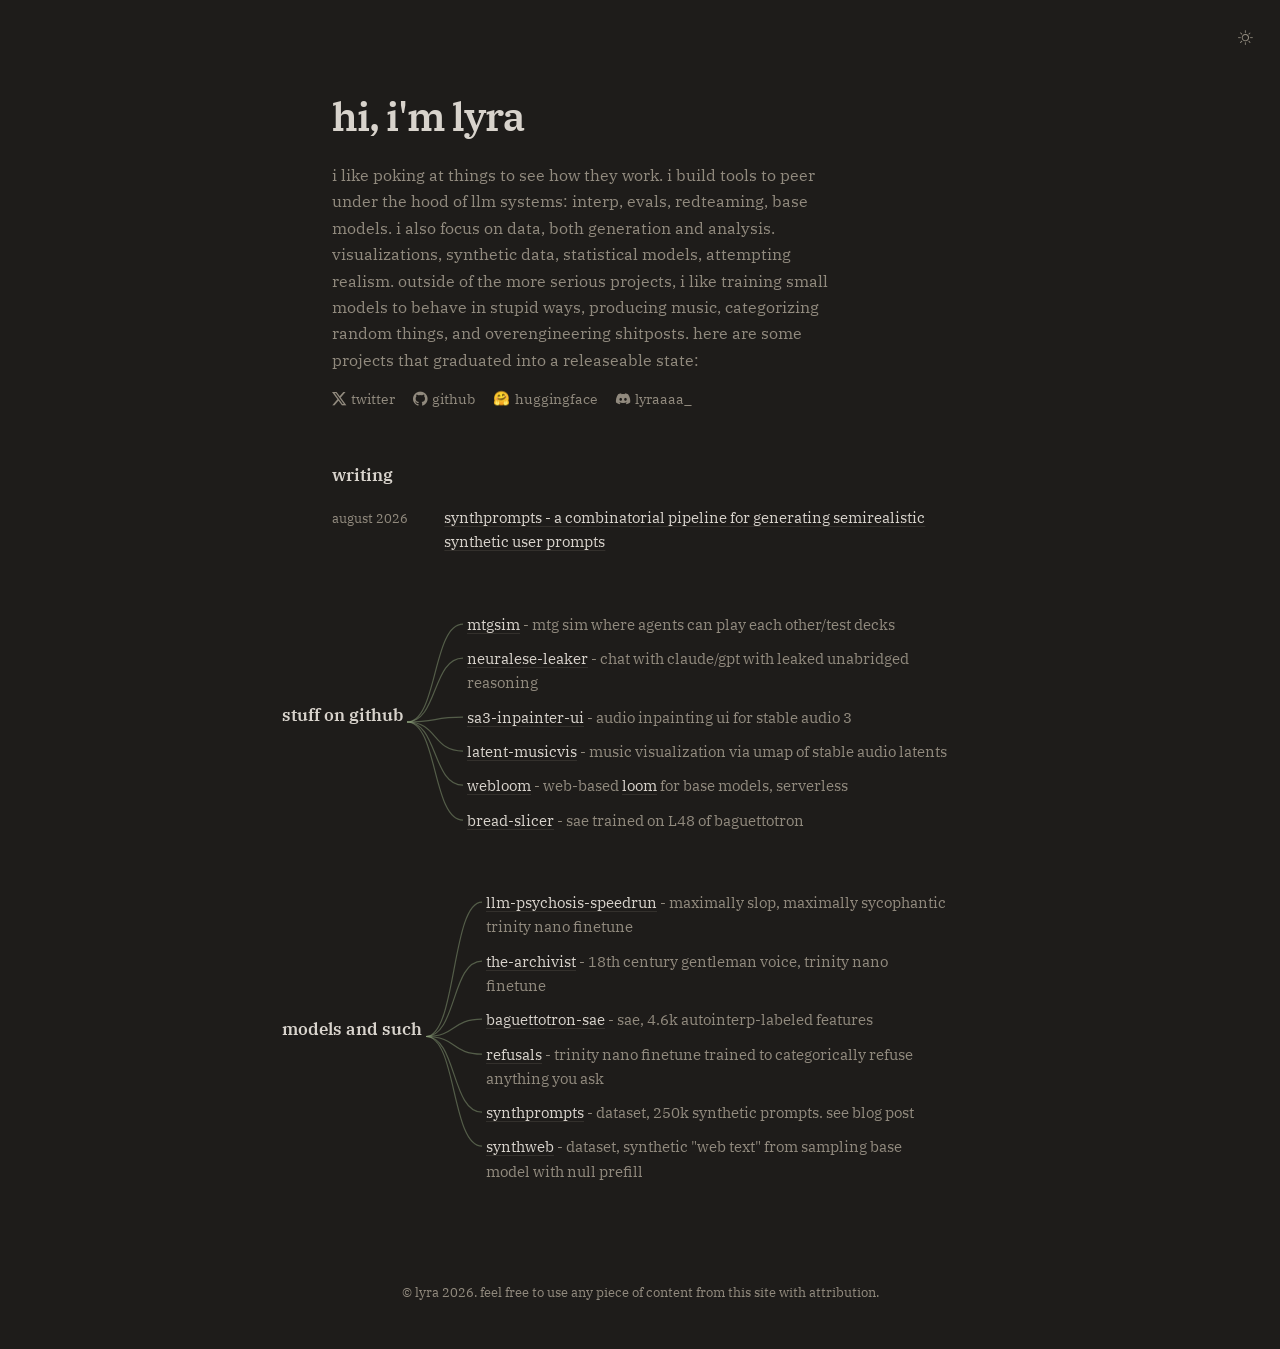
==== index.html @ 7fa39a7b "clean urls: /blog/<slug>/ folders with self-locating post template, blog.html redirects legacy links" ====
<!DOCTYPE html>
<html lang="en">
<head>
    <meta charset="UTF-8">
    <meta name="viewport" content="width=device-width, initial-scale=1.0">
    <title>lyra</title>
    <meta name="description" content="i like poking at things to see how they work. interp, evals, redteaming, base models, synthetic data, style finetunes, music, high effort shitposts.">
    <link rel="icon" href="data:image/svg+xml,<svg xmlns='http://www.w3.org/2000/svg' viewBox='0 0 16 16'><circle cx='8' cy='8' r='6' fill='%238a9e78'/></svg>">
    <link rel="preconnect" href="https://fonts.googleapis.com">
    <link rel="preconnect" href="https://fonts.gstatic.com" crossorigin>
    <link href="https://fonts.googleapis.com/css2?family=IBM+Plex+Serif:ital,wght@0,400;0,500;0,600;1,400&display=swap" rel="stylesheet">
    <link rel="stylesheet" href="https://cdn.jsdelivr.net/npm/bootstrap-icons@1.13.1/font/bootstrap-icons.min.css">
    <link rel="stylesheet" href="style.css">
    <script>
    if (localStorage.getItem('theme') !== 'light') document.documentElement.classList.add('dark');
    </script>
</head>
<body>
    <button class="theme-toggle" id="theme-toggle"><i class="bi bi-moon"></i></button>
    <main class="page">
        <header class="bio">
            <h1>hi, i'm lyra</h1>
            <p>i like poking at things to see how they work. i build tools to peer under the hood of llm systems: interp, evals, redteaming, base models. i also focus on data, both generation and analysis. visualizations, synthetic data, statistical models, attempting realism. outside of the more serious projects, i like training small models to behave in stupid ways, producing music, categorizing random things, and overengineering shitposts. here are some projects that graduated into a releaseable state:</p>
            <nav class="links">
                <a target="_blank" rel="noopener" href="https://x.com/_lyraaaa_"><i class="bi bi-twitter-x"></i> twitter</a>
                <a target="_blank" rel="noopener" href="https://github.com/lyramakesmusic"><i class="bi bi-github"></i> github</a>
                <a target="_blank" rel="noopener" href="https://huggingface.co/lyraaaa"><span class="hf">🤗</span> huggingface</a>
                <button class="discord-copy" id="discord-copy" title="click to copy"><i class="bi bi-discord"></i> <span id="discord-handle">lyraaaa_</span></button>
            </nav>
        </header>

        <section class="writing" id="writing" hidden>
            <h2>writing</h2>
            <ul class="index-list" id="post-list"></ul>
        </section>

        <section class="projects loom">
            <h2>stuff on github</h2>
            <svg class="loom-lines" aria-hidden="true"></svg>
            <ul class="index-list">
                <li><a target="_blank" rel="noopener" href="https://github.com/lyramakesmusic/mtgsim_for_agents">mtgsim</a><span class="desc"> - mtg sim where agents can play each other/test decks</span></li>
                <li><a target="_blank" rel="noopener" href="https://github.com/lyramakesmusic/neuralese-leaker">neuralese-leaker</a><span class="desc"> - chat with claude/gpt with leaked unabridged reasoning</span></li>
                <li><a target="_blank" rel="noopener" href="https://github.com/lyramakesmusic/sa3-inpainter-ui">sa3-inpainter-ui</a><span class="desc"> - audio inpainting ui for stable audio 3</span></li>
                <li><a target="_blank" rel="noopener" href="https://github.com/lyramakesmusic/latent-musicvis">latent-musicvis</a><span class="desc"> - music visualization via umap of stable audio latents</span></li>
                <li><a target="_blank" rel="noopener" href="https://github.com/lyramakesmusic/webloom">webloom</a><span class="desc"> - web-based <a target="_blank" rel="noopener" href="https://web-loom.org">loom</a> for base models, serverless</span></li>
                <li><a target="_blank" rel="noopener" href="https://github.com/lyramakesmusic/bread-slicer">bread-slicer</a><span class="desc"> - sae trained on L48 of baguettotron</span></li>
            </ul>
        </section>

        <section class="projects loom">
            <h2>models and such</h2>
            <svg class="loom-lines" aria-hidden="true"></svg>
            <ul class="index-list">
                <li><a target="_blank" rel="noopener" href="https://huggingface.co/lyraaaa/llm-psychosis-speedrun-Q8_0-GGUF">llm-psychosis-speedrun</a><span class="desc"> - maximally slop, maximally sycophantic trinity nano finetune</span></li>
                <li><a target="_blank" rel="noopener" href="https://huggingface.co/lyraaaa/the-archivist-Q8_0-GGUF">the-archivist</a><span class="desc"> - 18th century gentleman voice, trinity nano finetune</span></li>
                <li><a target="_blank" rel="noopener" href="https://huggingface.co/lyraaaa/baguettotron-SAE-L48-8x-k16-774m">baguettotron-sae</a><span class="desc"> - sae, 4.6k autointerp-labeled features</span></li>
                <li><a target="_blank" rel="noopener" href="https://huggingface.co/lyraaaa/refusals_q8_0_GGUF">refusals</a><span class="desc"> - trinity nano finetune trained to categorically refuse anything you ask</span></li>
                <li><a target="_blank" rel="noopener" href="https://huggingface.co/lyraaaa/synthprompts_v2_250k">synthprompts</a><span class="desc"> - dataset, 250k synthetic prompts. see blog post</span></li>
                <li><a target="_blank" rel="noopener" href="https://huggingface.co/lyraaaa/synthweb-50m">synthweb</a><span class="desc"> - dataset, synthetic "web text" from sampling base model with null prefill</span></li>
            </ul>
        </section>
    </main>

    <footer class="footer">
        <span>&copy; lyra 2026. feel free to use any piece of content from this site with attribution.</span>
    </footer>

    <script>
    // theme toggle
    (function () {
        const btn = document.getElementById('theme-toggle');
        function apply(dark) {
            document.documentElement.classList.toggle('dark', dark);
            btn.innerHTML = dark ? '<i class="bi bi-sun"></i>' : '<i class="bi bi-moon"></i>';
            localStorage.setItem('theme', dark ? 'dark' : 'light');
        }
        apply(document.documentElement.classList.contains('dark'));
        btn.addEventListener('click', function () {
            apply(!document.documentElement.classList.contains('dark'));
        });
    })();

    // discord handle: click to copy
    (function () {
        const btn = document.getElementById('discord-copy');
        const handle = document.getElementById('discord-handle');
        btn.addEventListener('click', function () {
            navigator.clipboard.writeText('lyraaaa_').then(function () {
                handle.textContent = 'copied';
                setTimeout(function () { handle.textContent = 'lyraaaa_'; }, 1200);
            });
        });
    })();

    // draw loom branches from each section h2 to its list items
    function drawLooms() {
        document.querySelectorAll('.loom').forEach(function (sec) {
            var svg = sec.querySelector('.loom-lines');
            var ul = sec.querySelector('.index-list');
            if (!svg || !ul) return;
            if (getComputedStyle(svg).display === 'none') return;
            var w = 56, h = ul.offsetHeight;
            svg.setAttribute('width', w);
            svg.setAttribute('height', h);
            svg.setAttribute('viewBox', '0 0 ' + w + ' ' + h);
            var rootY = h / 2;
            var paths = '';
            ul.querySelectorAll('li').forEach(function (li) {
                var lh = parseFloat(getComputedStyle(li).lineHeight) || 24;
                var pt = parseFloat(getComputedStyle(li).paddingTop) || 0;
                var y = li.offsetTop - ul.offsetTop + pt + lh / 2;
                paths += '<path d="M 0 ' + rootY
                    + ' C ' + (w * 0.55) + ' ' + rootY + ', ' + (w * 0.45) + ' ' + y
                    + ', ' + w + ' ' + y + '" />';
            });
            svg.innerHTML = paths;
        });
    }
    window.addEventListener('load', drawLooms);
    window.addEventListener('resize', drawLooms);
    if (document.fonts && document.fonts.ready) document.fonts.ready.then(drawLooms);
    drawLooms();

    // recent writing, from posts/index.json — section stays hidden if empty
    (async function () {
        try {
            const res = await fetch('posts/index.json');
            const posts = await res.json();
            if (!posts.length) return;
            document.getElementById('post-list').innerHTML = posts.map(function (p) {
                return '<li>'
                    + (p.date ? '<span class="date">' + p.date + '</span>' : '<span class="date"></span>')
                    + '<a href="/blog/' + p.slug + '/">' + p.title + '</a></li>';
            }).join('');
            document.getElementById('writing').hidden = false;
        } catch (e) { /* no posts, no section */ }
    })();
    </script>
</body>
</html>
---- style.css ----
/* one stylesheet for the whole site — home + blog */

:root {
    --bg: #f0ebe3;
    --text: #2a2724;
    --muted: #7a7368;
    --accent: #8a9e78;
    --card-bg: #e8e2d8;
    --border: rgba(100, 90, 70, 0.15);
    --code-surface: #faf8f5;
    --scrollbar-thumb: rgba(42, 39, 36, 0.18);
}

html.dark {
    --bg: #1e1c1a;
    --text: #d8d3cc;
    --muted: #918a7e;
    --accent: #8a9e78;
    --card-bg: #2a2825;
    --border: rgba(200, 190, 170, 0.12);
    --code-surface: #252320;
    --scrollbar-thumb: rgba(216, 211, 204, 0.2);
}

* { margin: 0; padding: 0; box-sizing: border-box; }

body {
    font-family: 'IBM Plex Serif', Georgia, serif;
    background: var(--bg);
    color: var(--text);
    -webkit-font-smoothing: antialiased;
}

/* ---------- home ---------- */

.page {
    width: 100%;
    max-width: 680px;
    margin: 0 auto;
    padding: 96px 32px 0;
}

.bio {
    margin-bottom: 56px;
}

.bio h1 {
    font-size: 2.5rem;
    font-weight: 600;
    letter-spacing: -0.03em;
    line-height: 1;
    margin-bottom: 26px;
}

.bio p {
    font-size: 1rem;
    line-height: 1.65;
    color: var(--muted);
    max-width: 520px;
    margin-bottom: 16px;
}

.links {
    display: flex;
    gap: 18px;
}

.links a,
.links .discord-copy {
    color: var(--muted);
    text-decoration: none;
    font-size: 0.85rem;
    display: flex;
    align-items: center;
    gap: 5px;
    background: none;
    border: none;
    font-family: inherit;
    cursor: pointer;
    padding: 0;
}

.links a:hover,
.links .discord-copy:hover {
    color: var(--text);
}

.links i {
    font-size: 0.9rem;
}

.links .hf {
    font-size: 0.85rem;
    line-height: 1;
}

/* home sections: writing + projects */
.writing,
.projects {
    margin-bottom: 48px;
}

/* loom sections: h2 as root node, list items as branches.
   negative left margin hangs the root/branches into the page gutter
   so the list text lines up with the rest of the content column */
.loom {
    display: flex;
    align-items: center;
    margin-left: clamp(-50px, calc((648px - 100vw) / 2), 0px);
}

.loom h2 {
    max-width: 140px;
    margin-bottom: 0;
    flex-shrink: 0;
    text-align: right;
    line-height: 1.45;
}

.loom .loom-lines {
    display: block;
    flex-shrink: 0;
    margin: 0 4px;
}

.loom .loom-lines path {
    fill: none;
    stroke: var(--accent);
    stroke-width: 1.2;
    opacity: 0.5;
}

.loom .index-list {
    flex: 1;
    min-width: 0;
}


.page h2 {
    font-size: 1.05rem;
    font-weight: 600;
    margin-bottom: 14px;
}

.index-list {
    list-style: none;
}

.index-list li {
    font-size: 0.95rem;
    line-height: 1.6;
    padding: 5px 0;
}

.index-list a {
    color: var(--text);
    text-decoration: underline;
    text-decoration-color: var(--border);
    text-underline-offset: 3px;
}

.index-list a:hover {
    text-decoration-color: var(--text);
}

.index-list .desc {
    color: var(--muted);
}

.writing .index-list li {
    display: flex;
    gap: 14px;
    align-items: baseline;
}

.index-list .date {
    color: var(--muted);
    font-size: 0.82rem;
    min-width: 7.5em;
    flex-shrink: 0;
}

.more {
    margin-top: 14px;
    font-size: 0.85rem;
}

.more a {
    color: var(--muted);
    text-decoration: none;
}

.more a:hover {
    color: var(--text);
}

/* ---------- shared chrome ---------- */

.theme-toggle {
    background: none;
    border: none;
    color: var(--muted);
    font-family: inherit;
    font-size: 0.9rem;
    cursor: pointer;
    padding: 0;
}

.page ~ .theme-toggle,
body > .theme-toggle {
    position: fixed;
    top: 28px;
    right: 28px;
}

.theme-toggle:hover { color: var(--text); }

.footer {
    max-width: 680px;
    margin: 72px auto 0;
    padding: 24px 32px 48px;
    text-align: center;
    font-size: 0.8rem;
    color: var(--muted);
}

/* ---------- blog ---------- */

.topnav {
    max-width: 720px;
    margin: 0 auto;
    width: 100%;
    padding: 28px 24px 0;
    display: flex;
    gap: 20px;
    align-items: baseline;
}

.topnav a {
    color: var(--muted);
    text-decoration: none;
    font-size: 0.85rem;
    transition: color 0.15s;
}

.topnav a:hover { color: var(--text); }

.topnav .theme-toggle {
    position: static;
    font-size: 0.85rem;
}

.nav-home {
    font-weight: 600;
    color: var(--text) !important;
    margin-right: auto;
}

.post {
    width: 100%;
    max-width: 720px;
    margin: 0 auto;
    padding: 48px 24px 96px;
}

.post-error {
    color: var(--muted);
    font-style: italic;
}

.post h1 {
    font-size: 2rem;
    font-weight: 600;
    letter-spacing: -0.02em;
    line-height: 1.25;
    margin-bottom: 24px;
}

.post p {
    font-size: 1.02rem;
    line-height: 1.72;
    margin-bottom: 20px;
}

.post a {
    color: var(--text);
    text-decoration: underline;
    text-decoration-color: var(--border);
    text-underline-offset: 3px;
    transition: text-decoration-color 0.15s;
}

.post a:hover {
    text-decoration-color: var(--text);
}

.post h2 {
    font-size: 1.3rem;
    font-weight: 600;
    margin-top: 40px;
    margin-bottom: 22px;
    letter-spacing: -0.01em;
}

.post h3 {
    font-size: 1.12rem;
    font-weight: 600;
    margin-top: 36px;
    margin-bottom: 18px;
}

.post h4 {
    font-size: 1.02rem;
    font-weight: 600;
    margin-top: 32px;
    margin-bottom: 16px;
}

.post ul,
.post ol {
    margin-bottom: 20px;
    padding-left: 20px;
    list-style-position: inside;
}

.post li {
    font-size: 1.02rem;
    line-height: 1.72;
    margin-bottom: 8px;
}

.post li::marker {
    color: var(--muted);
}

.post li p {
    display: inline;
}

.post img {
    max-width: 100%;
    border-radius: 6px;
    margin: 8px 0;
}

.post code {
    font-family: 'IBM Plex Mono', monospace;
    background: var(--code-surface);
    padding: 2px 6px;
    border-radius: 3px;
    font-size: 0.88em;
}

.post h2 + pre,
.post h3 + pre {
    margin-top: 8px;
}

.post pre {
    background: var(--code-surface);
    border-radius: 6px;
    box-shadow: 0 0 0 1px rgba(138, 158, 120, 0.12);
    padding: 20px 24px;
    margin-bottom: 20px;
    overflow-x: auto;
    line-height: 1.55;
}

.post pre code,
.post pre code.hljs {
    background: none;
    padding: 0;
    border-radius: 0;
    font-size: 0.85rem;
}

.post table {
    width: 100%;
    border-collapse: collapse;
    margin-bottom: 24px;
    font-size: 0.92rem;
    line-height: 1.5;
}

.post th {
    text-align: left;
    font-weight: 600;
    padding: 10px 14px;
    border-bottom: 2px solid var(--border);
}

.post td {
    padding: 10px 14px;
    border-bottom: 1px solid var(--border);
    vertical-align: top;
}

.post tr:last-child td {
    border-bottom: none;
}

.post hr {
    border: none;
    border-top: 1px solid var(--border);
    margin: 32px 0;
}

.post blockquote {
    border-left: 3px solid var(--accent);
    padding: 4px 0 4px 20px;
    margin: 28px 0;
}

.post blockquote p {
    color: var(--muted);
    font-size: 1rem;
    margin-bottom: 0;
}

.post blockquote p + p {
    margin-top: 12px;
}

figure {
    margin: 32px 0;
}

figcaption {
    font-size: 0.8rem;
    color: var(--muted);
    line-height: 1.5;
    margin-top: 10px;
}

/* post list on blog.html */
.post-list {
    list-style: none;
    padding: 0;
    margin-top: 24px;
}

.post-list li {
    padding: 14px 0;
    display: flex;
    align-items: baseline;
    gap: 16px;
}

.post-list a {
    color: var(--text);
    text-decoration: none;
    font-size: 1.02rem;
}

.post-list a:hover {
    text-decoration: underline;
    text-decoration-color: var(--border);
    text-underline-offset: 3px;
    transition: none;
}

.post-list-date {
    color: var(--muted);
    font-size: 0.82rem;
    flex-shrink: 0;
    min-width: 8em;
}

.blog-footer {
    max-width: 720px;
    width: 100%;
    margin: 0 auto;
    padding: 32px 24px 56px;
    display: flex;
    justify-content: space-between;
    align-items: baseline;
    font-size: 0.8rem;
    color: var(--muted);
}

.blog-footer .back-link,
.blog-footer .footer-spacer {
    flex: 1;
}

.blog-footer .back-link {
    color: var(--muted);
    text-decoration: none;
    font-size: 0.8rem;
}

.blog-footer .footer-spacer {
    text-align: right;
}

.blog-footer .back-link:hover {
    color: var(--text);
}

/* ---------- scrollbar ---------- */

* {
    scrollbar-width: thin;
    scrollbar-color: var(--scrollbar-thumb) transparent;
}

*::-webkit-scrollbar {
    width: 6px;
    height: 6px;
}

*::-webkit-scrollbar-track {
    background: transparent;
}

*::-webkit-scrollbar-thumb {
    background: var(--scrollbar-thumb);
    border-radius: 3px;
}

*::-webkit-scrollbar-thumb:hover {
    background: var(--muted);
}

/* ---------- mobile ---------- */

@media (max-width: 560px) {
    .loom { display: block; }
    .loom h2 { max-width: none; margin-bottom: 14px; text-align: left; }
    .loom .loom-lines { display: none; }
}

@media (max-width: 500px) {
    .page { padding: 64px 20px 36px; }
    .bio h1 { font-size: 2.2rem; }
    .index-list .date { min-width: 5.5em; }
    .footer { padding: 24px 20px 40px; }
}
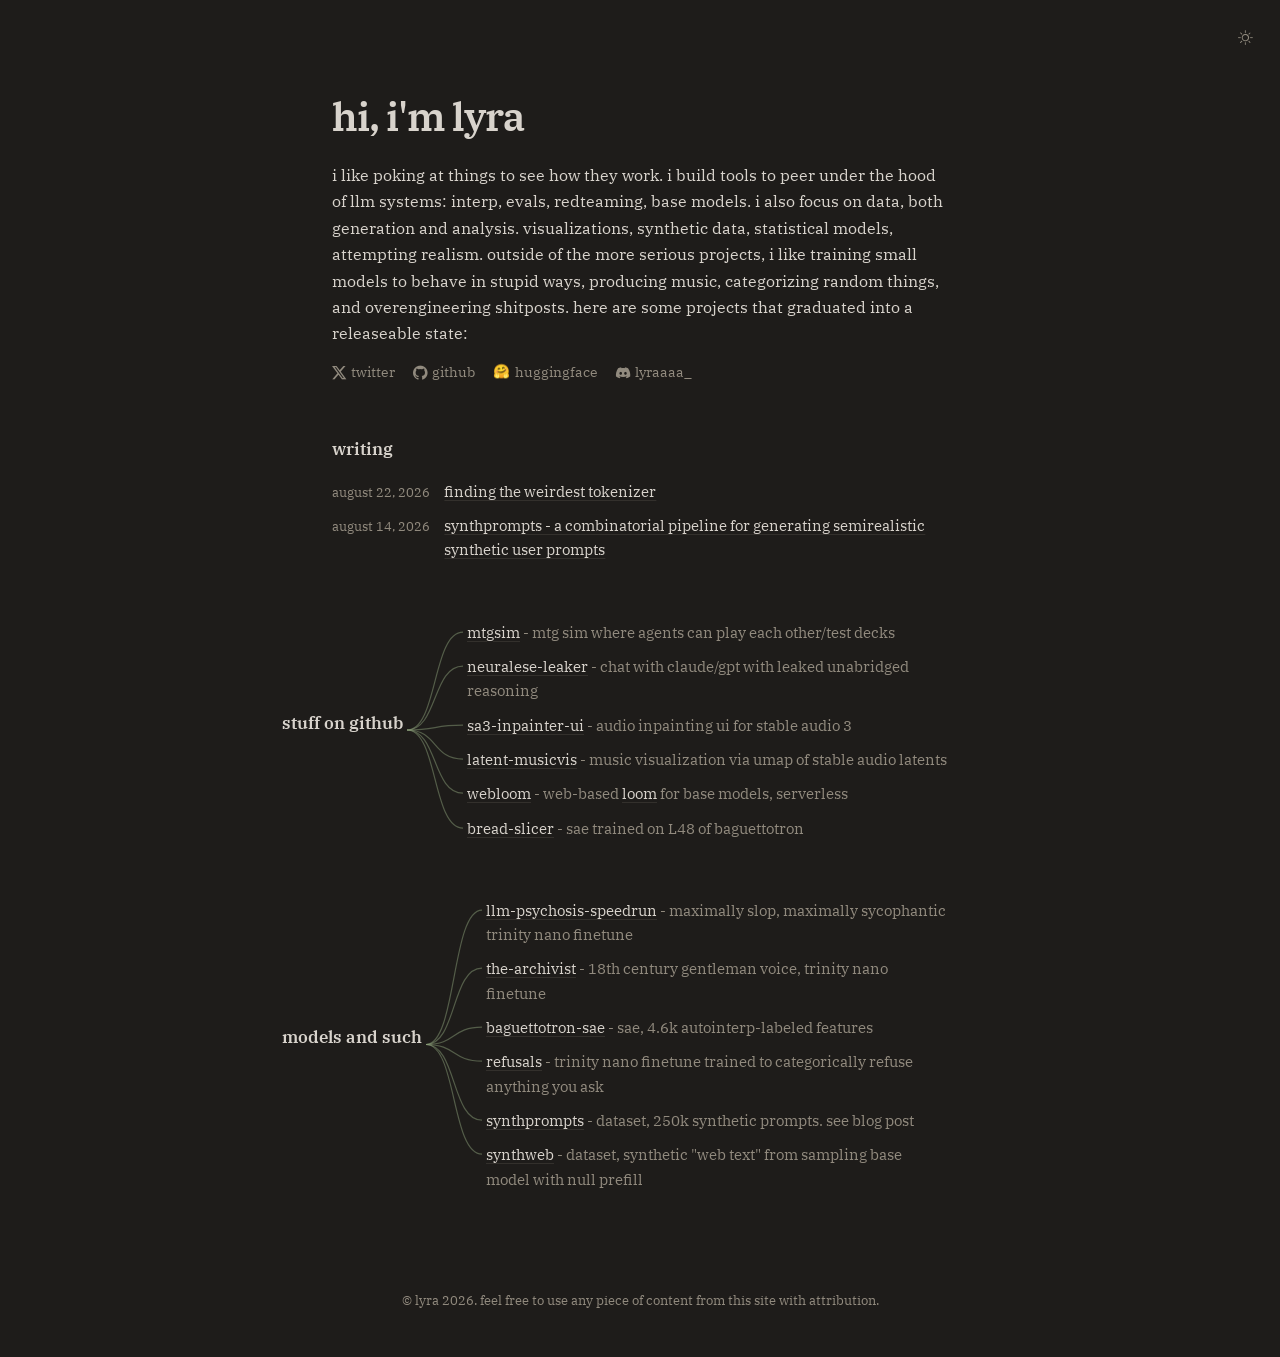
==== commit fb55e4f3: "rss feed (gen_feed.py -> feed.xml, autodiscovery links), day-precision post dates Co-Authored-By: Cl" ====
--- a/index.html
+++ b/index.html
@@ -10,6 +10,7 @@
     <link rel="preconnect" href="https://fonts.gstatic.com" crossorigin>
     <link href="https://fonts.googleapis.com/css2?family=IBM+Plex+Serif:ital,wght@0,400;0,500;0,600;1,400&display=swap" rel="stylesheet">
     <link rel="stylesheet" href="https://cdn.jsdelivr.net/npm/bootstrap-icons@1.13.1/font/bootstrap-icons.min.css">
+    <link rel="alternate" type="application/rss+xml" title="lyra" href="/feed.xml">
     <link rel="stylesheet" href="style.css">
     <script>
     if (localStorage.getItem('theme') !== 'light') document.documentElement.classList.add('dark');
--- a/style.css
+++ b/style.css
@@ -24,6 +24,11 @@
 
 * { margin: 0; padding: 0; box-sizing: border-box; }
 
+/* dark mode: default selection is too light for the light text — same blue, darkened */
+html.dark ::selection {
+    background: rgba(70, 140, 220, 0.42);
+}
+
 body {
     font-family: 'IBM Plex Serif', Georgia, serif;
     background: var(--bg);
@@ -55,8 +60,7 @@
 .bio p {
     font-size: 1rem;
     line-height: 1.65;
-    color: var(--muted);
-    max-width: 520px;
+    color: var(--text);
     margin-bottom: 16px;
 }
 
@@ -524,6 +528,13 @@
 
 /* ---------- mobile ---------- */
 
+@media (max-width: 600px) {
+    .post h1 { font-size: 1.5rem; }
+    .post h2 { font-size: 1.15rem; margin-top: 32px; margin-bottom: 16px; }
+    .post h3 { font-size: 1.05rem; }
+    .post h4 { font-size: 1rem; }
+}
+
 @media (max-width: 560px) {
     .loom { display: block; }
     .loom h2 { max-width: none; margin-bottom: 14px; text-align: left; }
@@ -532,7 +543,7 @@
 
 @media (max-width: 500px) {
     .page { padding: 64px 20px 36px; }
-    .bio h1 { font-size: 2.2rem; }
+    .bio h1 { font-size: 2rem; }
     .index-list .date { min-width: 5.5em; }
     .footer { padding: 24px 20px 40px; }
 }
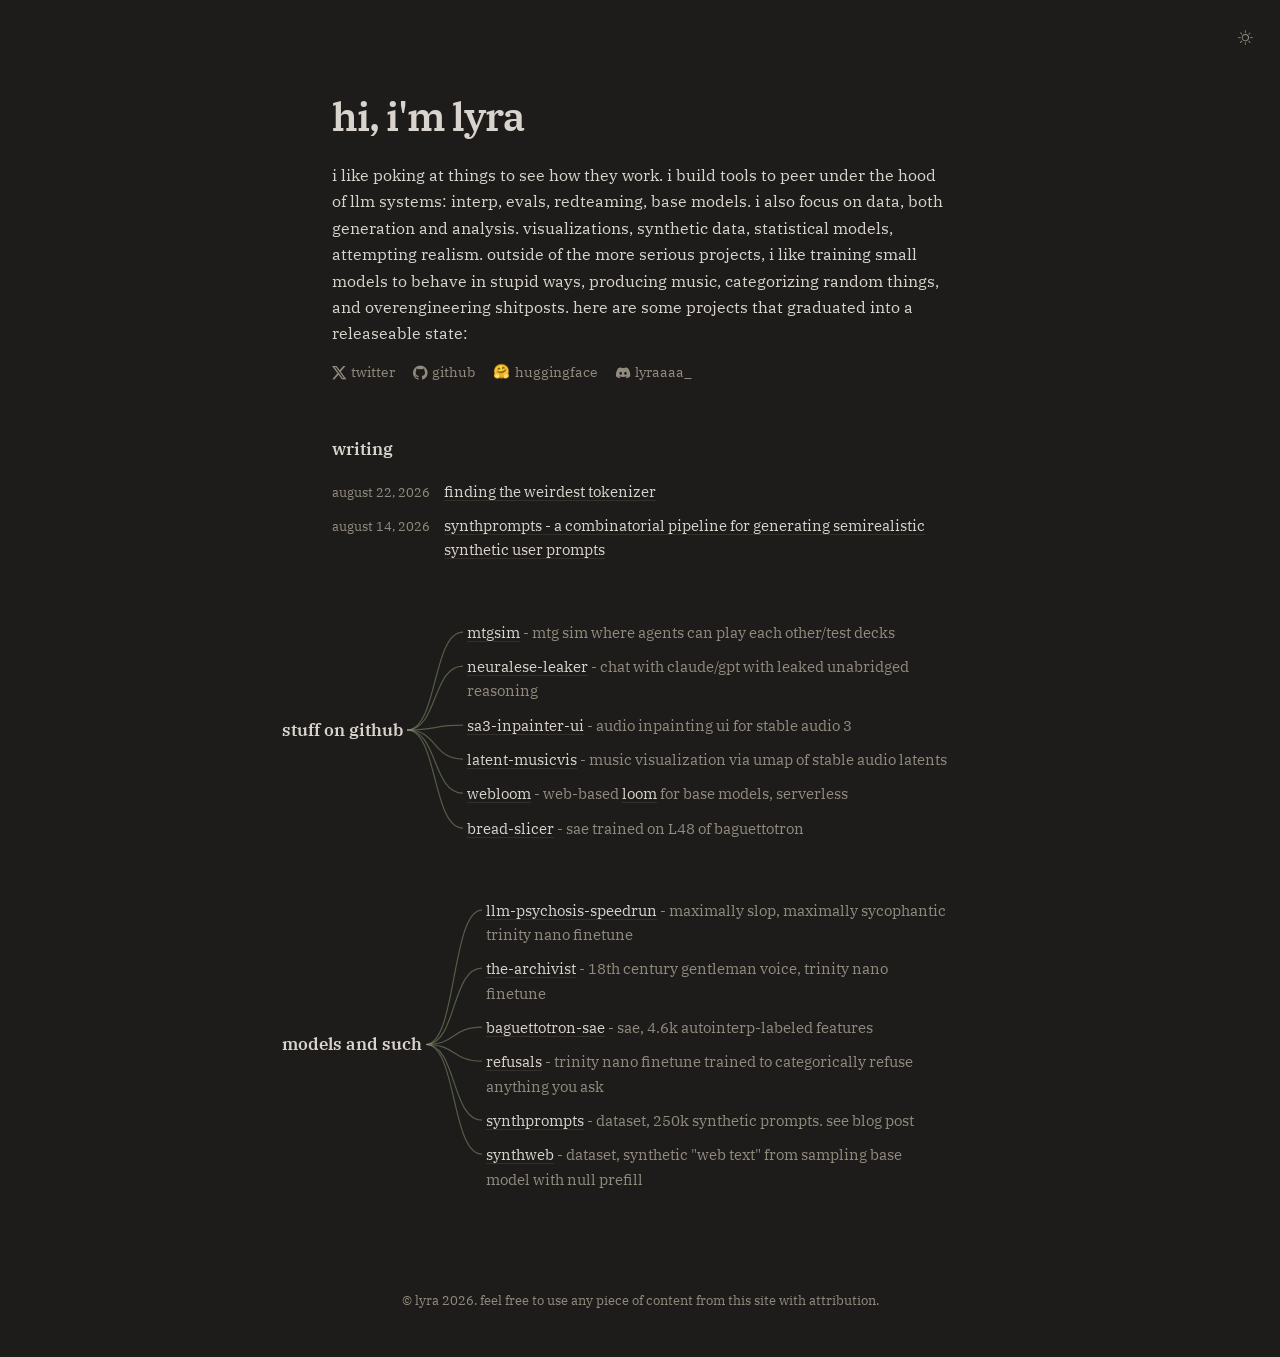
==== commit 1bfb0ced: "loom root: center on h2 text (specificity bug gave the label a stray bottom margin; root now anchors" ====
--- a/index.html
+++ b/index.html
@@ -104,7 +104,13 @@
             svg.setAttribute('width', w);
             svg.setAttribute('height', h);
             svg.setAttribute('viewBox', '0 0 ' + w + ' ' + h);
+            // root sits at the h2 label's visual center, not the list's midpoint
+            var h2 = sec.querySelector('h2');
             var rootY = h / 2;
+            if (h2) {
+                var svgR = svg.getBoundingClientRect(), h2R = h2.getBoundingClientRect();
+                rootY = (h2R.top + h2R.height / 2) - svgR.top;
+            }
             var paths = '';
             ul.querySelectorAll('li').forEach(function (li) {
                 var lh = parseFloat(getComputedStyle(li).lineHeight) || 24;
--- a/style.css
+++ b/style.css
@@ -113,7 +113,9 @@
     margin-left: clamp(-50px, calc((648px - 100vw) / 2), 0px);
 }
 
-.loom h2 {
+/* .page .loom to outrank .page h2's margin-bottom - flex centers the margin
+   box, so any stray bottom margin shifts the text off the branch root */
+.page .loom h2 {
     max-width: 140px;
     margin-bottom: 0;
     flex-shrink: 0;
@@ -537,7 +539,7 @@
 
 @media (max-width: 560px) {
     .loom { display: block; }
-    .loom h2 { max-width: none; margin-bottom: 14px; text-align: left; }
+    .page .loom h2 { max-width: none; margin-bottom: 14px; text-align: left; }
     .loom .loom-lines { display: none; }
 }
 
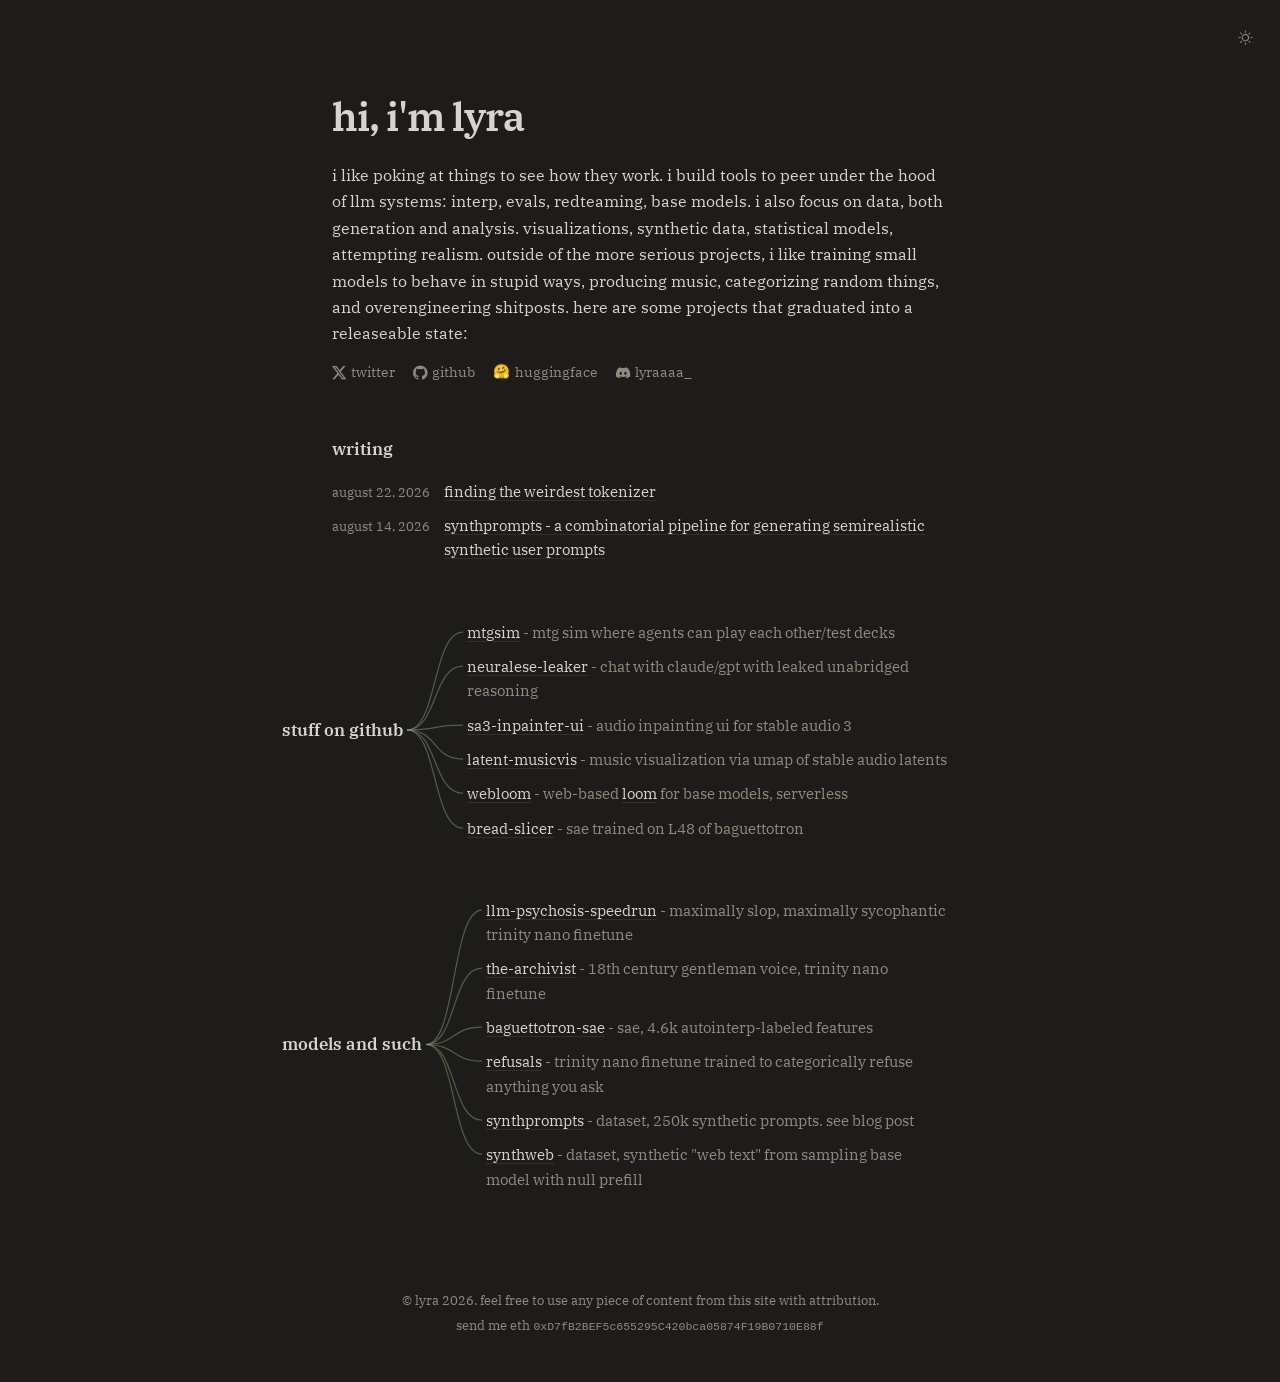
==== commit 4f714d05: "footer: eth address line with click-to-copy, all pages Co-Authored-By: Claude Fable 5 <noreply@anthr" ====
--- a/index.html
+++ b/index.html
@@ -64,6 +64,7 @@
 
     <footer class="footer">
         <span>&copy; lyra 2026. feel free to use any piece of content from this site with attribution.</span>
+        <span class="eth">send me eth <code title="click to copy">0xD7fB2BEF5c655295C420bca05874F19B0710E88f</code></span>
     </footer>
 
     <script>
@@ -92,6 +93,17 @@
             });
         });
     })();
+
+    // eth address: click to copy
+    document.querySelectorAll('.eth code').forEach(function (c) {
+        c.addEventListener('click', function () {
+            var addr = c.textContent;
+            navigator.clipboard.writeText(addr).then(function () {
+                c.textContent = 'copied';
+                setTimeout(function () { c.textContent = addr; }, 1200);
+            });
+        });
+    });
 
     // draw loom branches from each section h2 to its list items
     function drawLooms() {
--- a/style.css
+++ b/style.css
@@ -230,6 +230,25 @@
     color: var(--muted);
 }
 
+.eth {
+    display: block;
+    margin-top: 8px;
+}
+
+.eth code {
+    font-family: 'IBM Plex Mono', Consolas, monospace;
+    font-size: 0.72rem;
+    cursor: pointer;
+}
+
+.eth code:hover {
+    color: var(--text);
+}
+
+.blog-footer .footer-center {
+    text-align: center;
+}
+
 /* ---------- blog ---------- */
 
 .topnav {
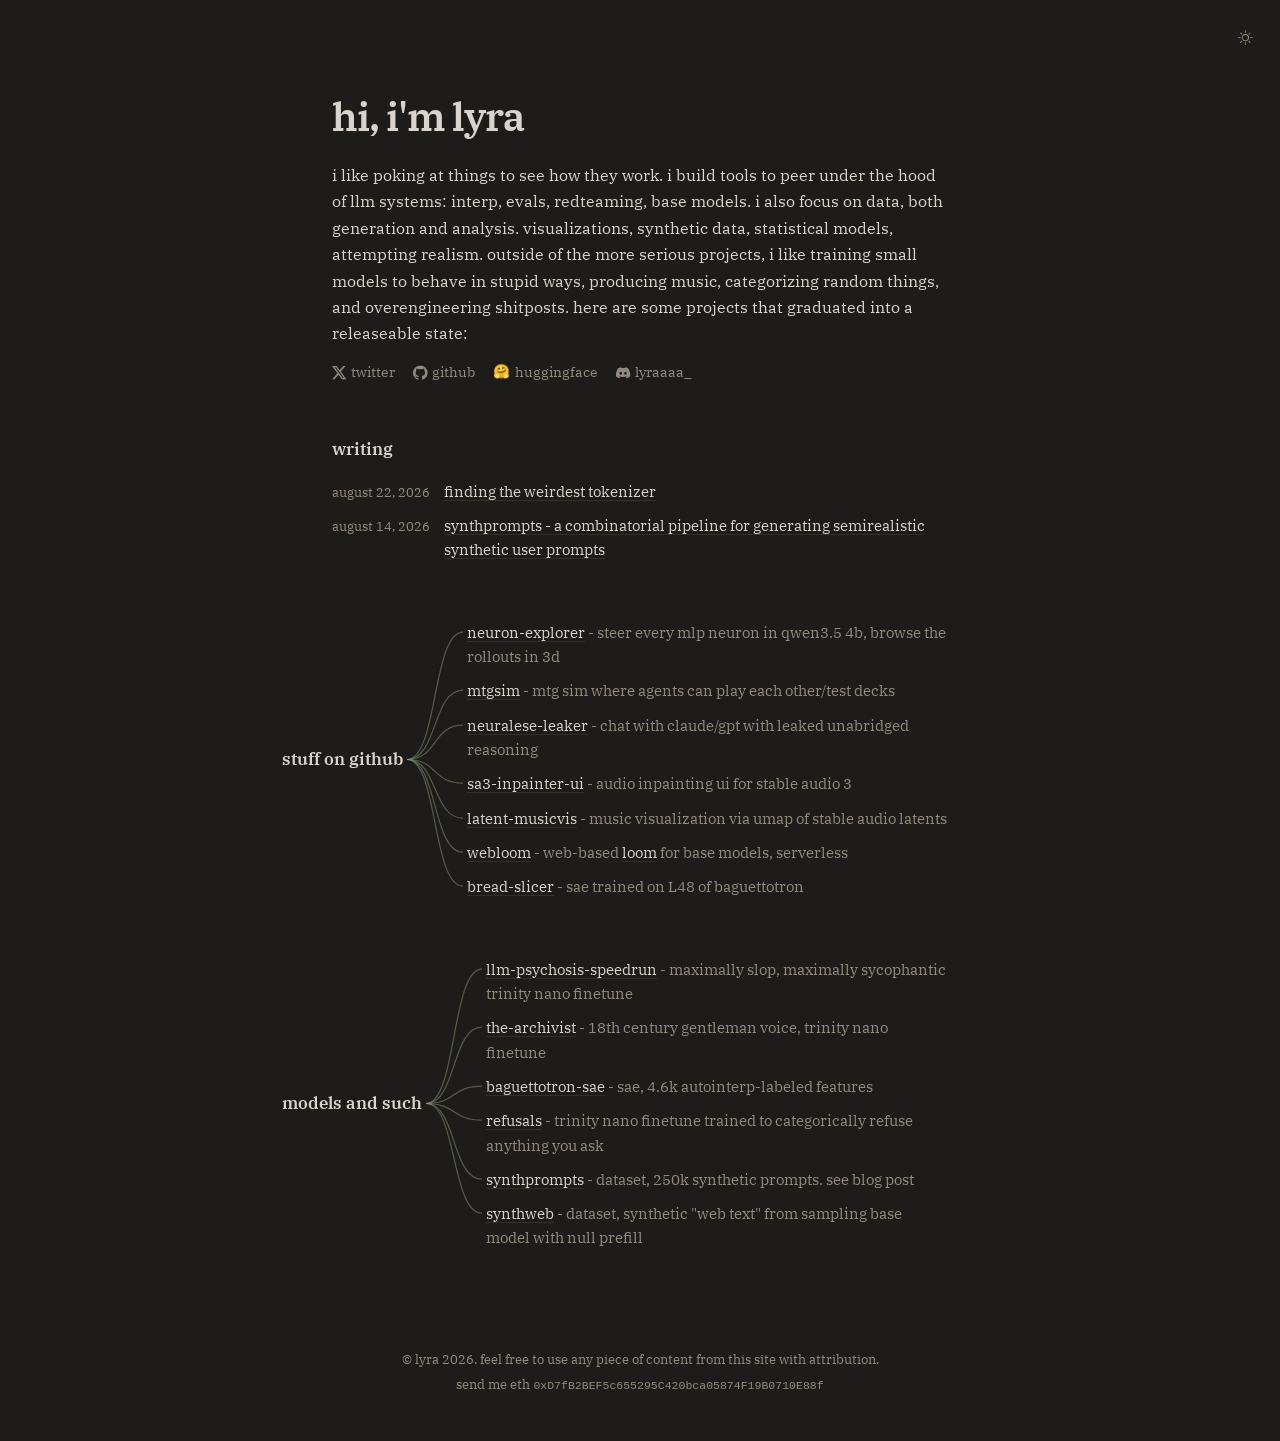
==== commit 542ebdb9: "add neuron-explorer to github list Co-Authored-By: Claude Opus 5.5 <noreply@anthropic.com>" ====
--- a/index.html
+++ b/index.html
@@ -39,6 +39,7 @@
             <h2>stuff on github</h2>
             <svg class="loom-lines" aria-hidden="true"></svg>
             <ul class="index-list">
+                <li><a target="_blank" rel="noopener" href="https://github.com/lyramakesmusic/neuron-explorer">neuron-explorer</a><span class="desc"> - steer every mlp neuron in qwen3.5 4b, browse the rollouts in 3d</span></li>
                 <li><a target="_blank" rel="noopener" href="https://github.com/lyramakesmusic/mtgsim_for_agents">mtgsim</a><span class="desc"> - mtg sim where agents can play each other/test decks</span></li>
                 <li><a target="_blank" rel="noopener" href="https://github.com/lyramakesmusic/neuralese-leaker">neuralese-leaker</a><span class="desc"> - chat with claude/gpt with leaked unabridged reasoning</span></li>
                 <li><a target="_blank" rel="noopener" href="https://github.com/lyramakesmusic/sa3-inpainter-ui">sa3-inpainter-ui</a><span class="desc"> - audio inpainting ui for stable audio 3</span></li>
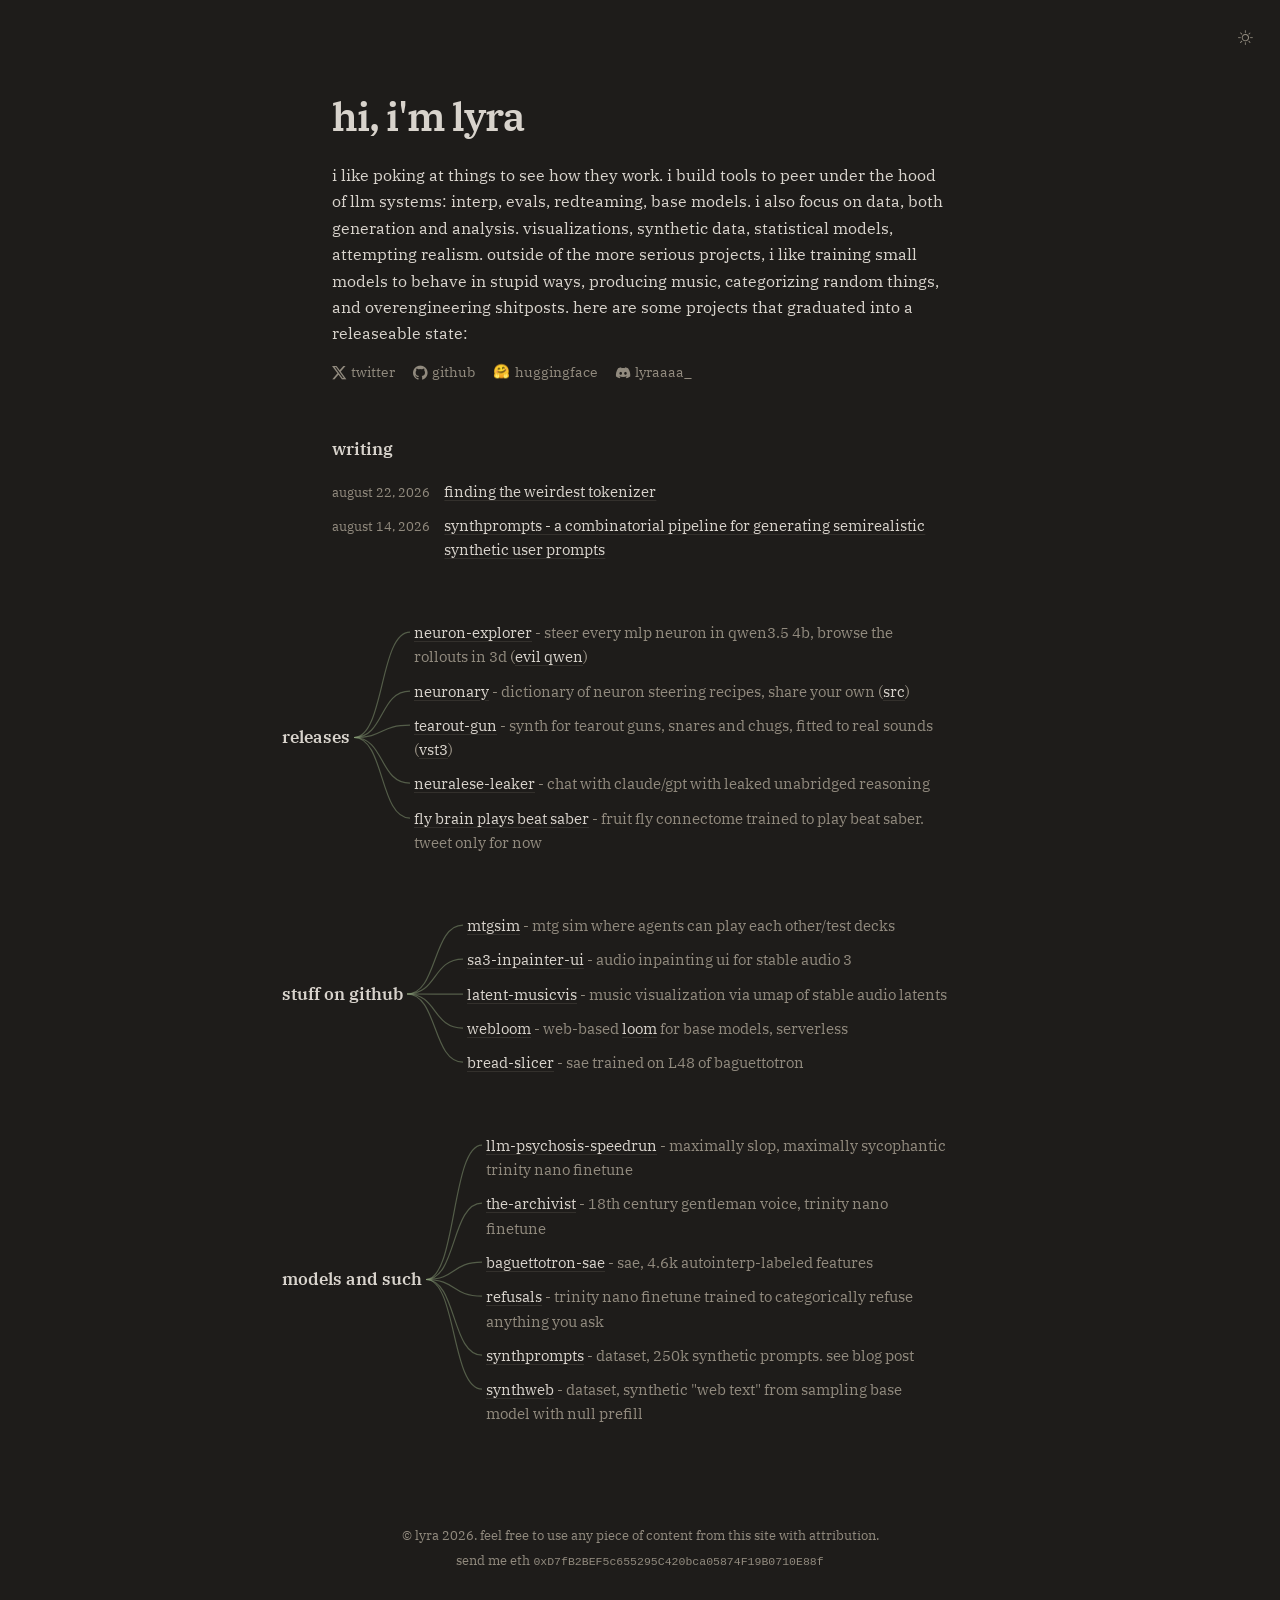
==== commit 52dfea90: "releases section: neuron-explorer, neuronary, tearout-gun, neuralese-leaker, fly brain beat saber Co" ====
--- a/index.html
+++ b/index.html
@@ -36,12 +36,22 @@
         </section>
 
         <section class="projects loom">
+            <h2>releases</h2>
+            <svg class="loom-lines" aria-hidden="true"></svg>
+            <ul class="index-list">
+                <li><a target="_blank" rel="noopener" href="https://github.com/lyramakesmusic/neuron-explorer">neuron-explorer</a><span class="desc"> - steer every mlp neuron in qwen3.5 4b, browse the rollouts in 3d (<a target="_blank" rel="noopener" href="https://x.com/_lyraaaa_/status/2113833330429083662">evil qwen</a>)</span></li>
+                <li><a target="_blank" rel="noopener" href="https://neuronary.org">neuronary</a><span class="desc"> - dictionary of neuron steering recipes, share your own (<a target="_blank" rel="noopener" href="https://github.com/lyramakesmusic/neuronary">src</a>)</span></li>
+                <li><a target="_blank" rel="noopener" href="https://lyramakesmusic.github.io/tearout-gun/web/">tearout-gun</a><span class="desc"> - synth for tearout guns, snares and chugs, fitted to real sounds (<a target="_blank" rel="noopener" href="https://github.com/lyramakesmusic/tearout-gun/releases">vst3</a>)</span></li>
+                <li><a target="_blank" rel="noopener" href="https://github.com/lyramakesmusic/neuralese-leaker">neuralese-leaker</a><span class="desc"> - chat with claude/gpt with leaked unabridged reasoning</span></li>
+                <li><a target="_blank" rel="noopener" href="https://x.com/_lyraaaa_/status/2097527368919470162">fly brain plays beat saber</a><span class="desc"> - fruit fly connectome trained to play beat saber. tweet only for now</span></li>
+            </ul>
+        </section>
+
+        <section class="projects loom">
             <h2>stuff on github</h2>
             <svg class="loom-lines" aria-hidden="true"></svg>
             <ul class="index-list">
-                <li><a target="_blank" rel="noopener" href="https://github.com/lyramakesmusic/neuron-explorer">neuron-explorer</a><span class="desc"> - steer every mlp neuron in qwen3.5 4b, browse the rollouts in 3d</span></li>
                 <li><a target="_blank" rel="noopener" href="https://github.com/lyramakesmusic/mtgsim_for_agents">mtgsim</a><span class="desc"> - mtg sim where agents can play each other/test decks</span></li>
-                <li><a target="_blank" rel="noopener" href="https://github.com/lyramakesmusic/neuralese-leaker">neuralese-leaker</a><span class="desc"> - chat with claude/gpt with leaked unabridged reasoning</span></li>
                 <li><a target="_blank" rel="noopener" href="https://github.com/lyramakesmusic/sa3-inpainter-ui">sa3-inpainter-ui</a><span class="desc"> - audio inpainting ui for stable audio 3</span></li>
                 <li><a target="_blank" rel="noopener" href="https://github.com/lyramakesmusic/latent-musicvis">latent-musicvis</a><span class="desc"> - music visualization via umap of stable audio latents</span></li>
                 <li><a target="_blank" rel="noopener" href="https://github.com/lyramakesmusic/webloom">webloom</a><span class="desc"> - web-based <a target="_blank" rel="noopener" href="https://web-loom.org">loom</a> for base models, serverless</span></li>
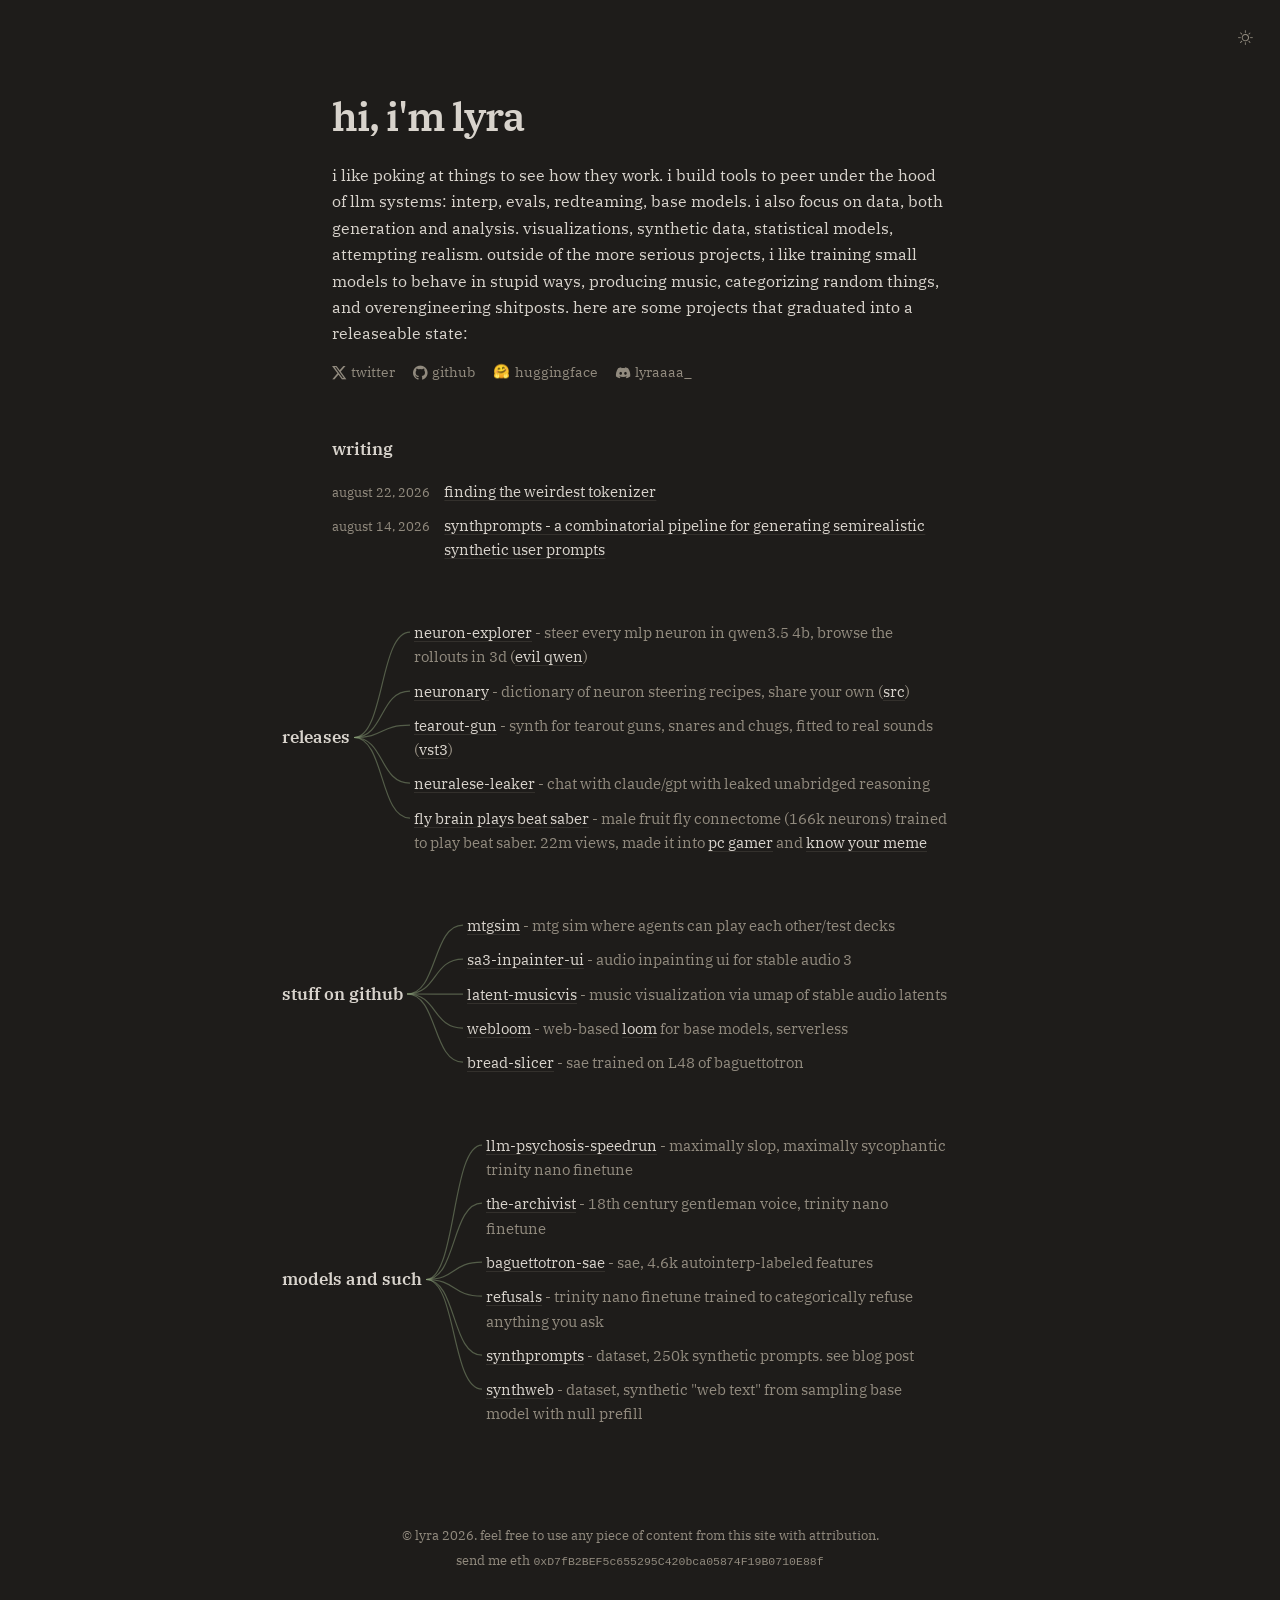
==== commit 7c6ef502: "fly brain: press links (pc gamer, know your meme) Co-Authored-By: Claude Opus 5.5 <noreply@anthropic" ====
--- a/index.html
+++ b/index.html
@@ -43,7 +43,7 @@
                 <li><a target="_blank" rel="noopener" href="https://neuronary.org">neuronary</a><span class="desc"> - dictionary of neuron steering recipes, share your own (<a target="_blank" rel="noopener" href="https://github.com/lyramakesmusic/neuronary">src</a>)</span></li>
                 <li><a target="_blank" rel="noopener" href="https://lyramakesmusic.github.io/tearout-gun/web/">tearout-gun</a><span class="desc"> - synth for tearout guns, snares and chugs, fitted to real sounds (<a target="_blank" rel="noopener" href="https://github.com/lyramakesmusic/tearout-gun/releases">vst3</a>)</span></li>
                 <li><a target="_blank" rel="noopener" href="https://github.com/lyramakesmusic/neuralese-leaker">neuralese-leaker</a><span class="desc"> - chat with claude/gpt with leaked unabridged reasoning</span></li>
-                <li><a target="_blank" rel="noopener" href="https://x.com/_lyraaaa_/status/2097527368919470162">fly brain plays beat saber</a><span class="desc"> - fruit fly connectome trained to play beat saber. tweet only for now</span></li>
+                <li><a target="_blank" rel="noopener" href="https://x.com/_lyraaaa_/status/2097527368919470162">fly brain plays beat saber</a><span class="desc"> - male fruit fly connectome (166k neurons) trained to play beat saber. 22m views, made it into <a target="_blank" rel="noopener" href="https://www.pcgamer.com/hardware/after-google-mapped-an-adult-male-fruit-flys-brain-software-engineers-made-it-play-doom-mario64-and-beat-saber/">pc gamer</a> and <a target="_blank" rel="noopener" href="https://knowyourmeme.com/memes/fly-brain-simulation-fruit-fly-brain-mapped">know your meme</a></span></li>
             </ul>
         </section>
 
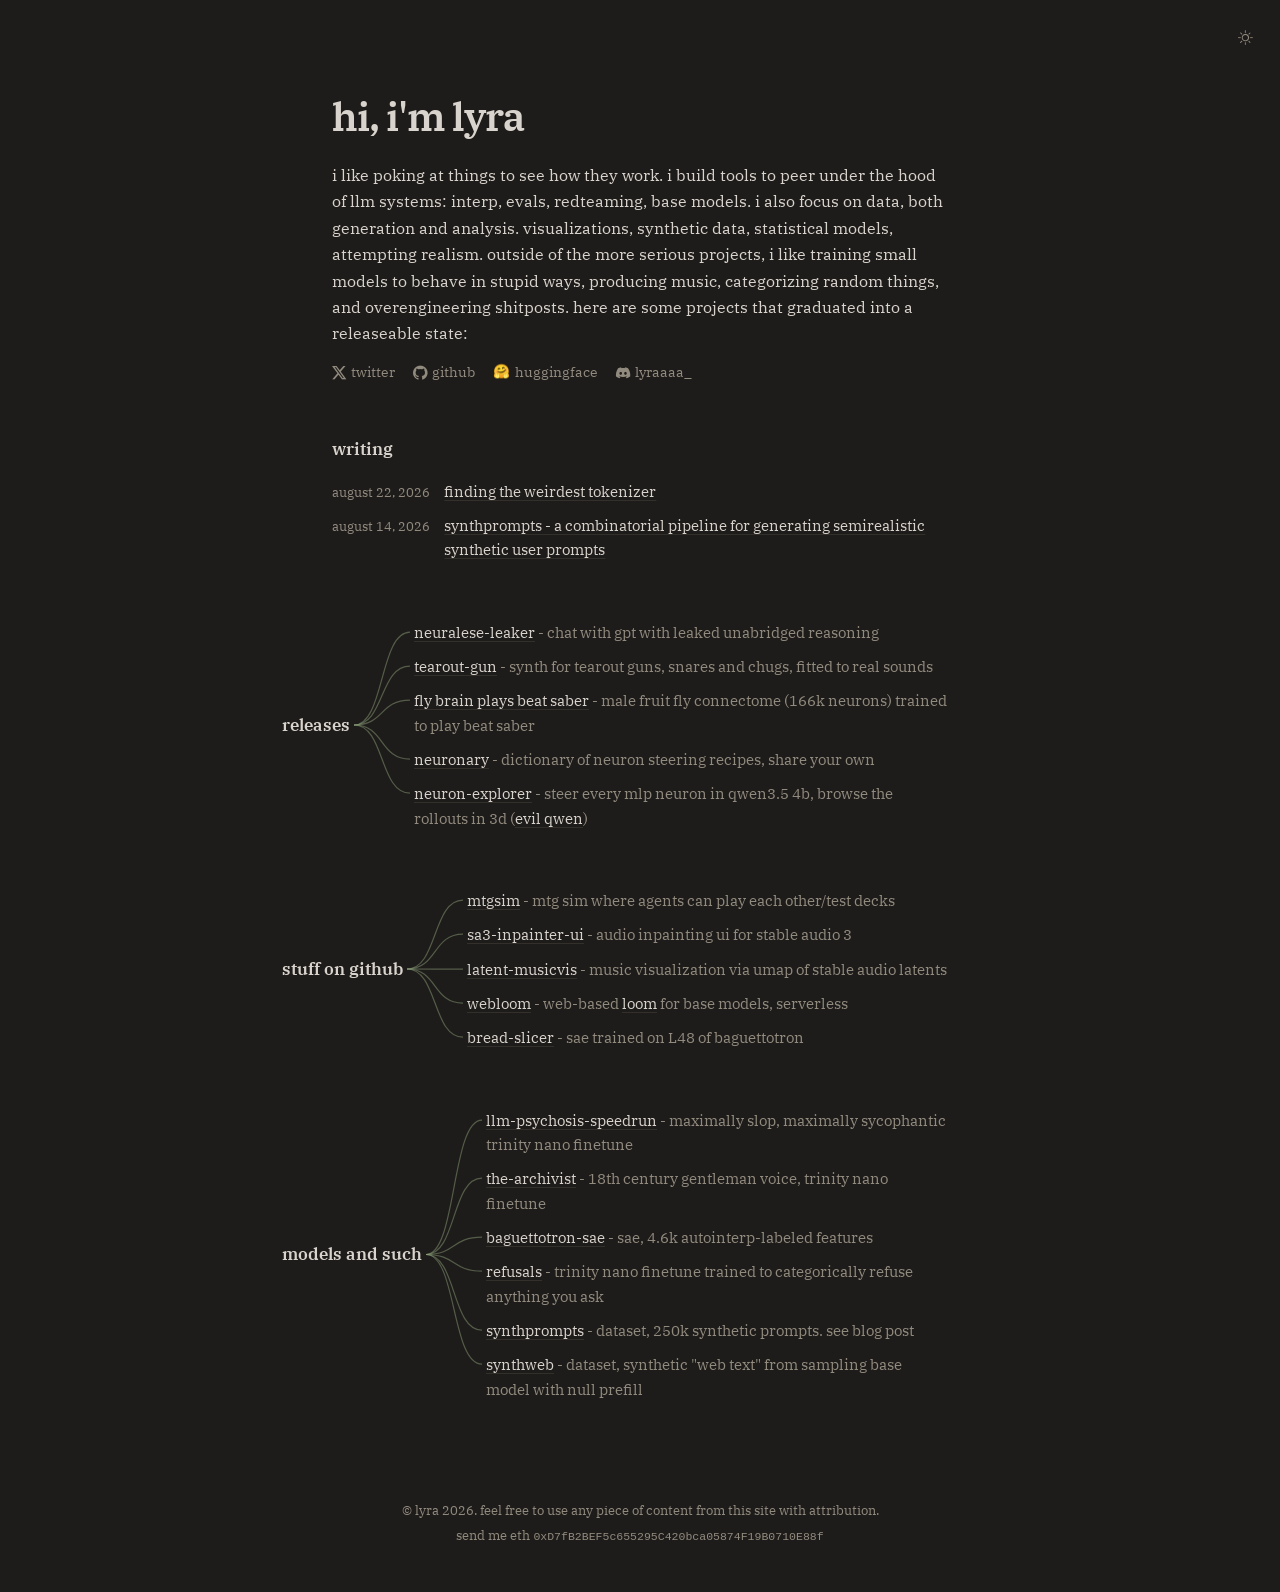
==== commit 6cf3b6db: "releases: lyra's copy and order Co-Authored-By: Claude Opus 5.5 <noreply@anthropic.com>" ====
--- a/index.html
+++ b/index.html
@@ -39,11 +39,11 @@
             <h2>releases</h2>
             <svg class="loom-lines" aria-hidden="true"></svg>
             <ul class="index-list">
+                <li><a target="_blank" rel="noopener" href="https://github.com/lyramakesmusic/neuralese-leaker">neuralese-leaker</a><span class="desc"> - chat with gpt with leaked unabridged reasoning</span></li>
+                <li><a target="_blank" rel="noopener" href="https://lyramakesmusic.github.io/tearout-gun/web/">tearout-gun</a><span class="desc"> - synth for tearout guns, snares and chugs, fitted to real sounds</span></li>
+                <li><a target="_blank" rel="noopener" href="https://x.com/_lyraaaa_/status/2097527368919470162">fly brain plays beat saber</a><span class="desc"> - male fruit fly connectome (166k neurons) trained to play beat saber</span></li>
+                <li><a target="_blank" rel="noopener" href="https://neuronary.org">neuronary</a><span class="desc"> - dictionary of neuron steering recipes, share your own</span></li>
                 <li><a target="_blank" rel="noopener" href="https://github.com/lyramakesmusic/neuron-explorer">neuron-explorer</a><span class="desc"> - steer every mlp neuron in qwen3.5 4b, browse the rollouts in 3d (<a target="_blank" rel="noopener" href="https://x.com/_lyraaaa_/status/2113833330429083662">evil qwen</a>)</span></li>
-                <li><a target="_blank" rel="noopener" href="https://neuronary.org">neuronary</a><span class="desc"> - dictionary of neuron steering recipes, share your own (<a target="_blank" rel="noopener" href="https://github.com/lyramakesmusic/neuronary">src</a>)</span></li>
-                <li><a target="_blank" rel="noopener" href="https://lyramakesmusic.github.io/tearout-gun/web/">tearout-gun</a><span class="desc"> - synth for tearout guns, snares and chugs, fitted to real sounds (<a target="_blank" rel="noopener" href="https://github.com/lyramakesmusic/tearout-gun/releases">vst3</a>)</span></li>
-                <li><a target="_blank" rel="noopener" href="https://github.com/lyramakesmusic/neuralese-leaker">neuralese-leaker</a><span class="desc"> - chat with claude/gpt with leaked unabridged reasoning</span></li>
-                <li><a target="_blank" rel="noopener" href="https://x.com/_lyraaaa_/status/2097527368919470162">fly brain plays beat saber</a><span class="desc"> - male fruit fly connectome (166k neurons) trained to play beat saber. 22m views, made it into <a target="_blank" rel="noopener" href="https://www.pcgamer.com/hardware/after-google-mapped-an-adult-male-fruit-flys-brain-software-engineers-made-it-play-doom-mario64-and-beat-saber/">pc gamer</a> and <a target="_blank" rel="noopener" href="https://knowyourmeme.com/memes/fly-brain-simulation-fruit-fly-brain-mapped">know your meme</a></span></li>
             </ul>
         </section>
 
